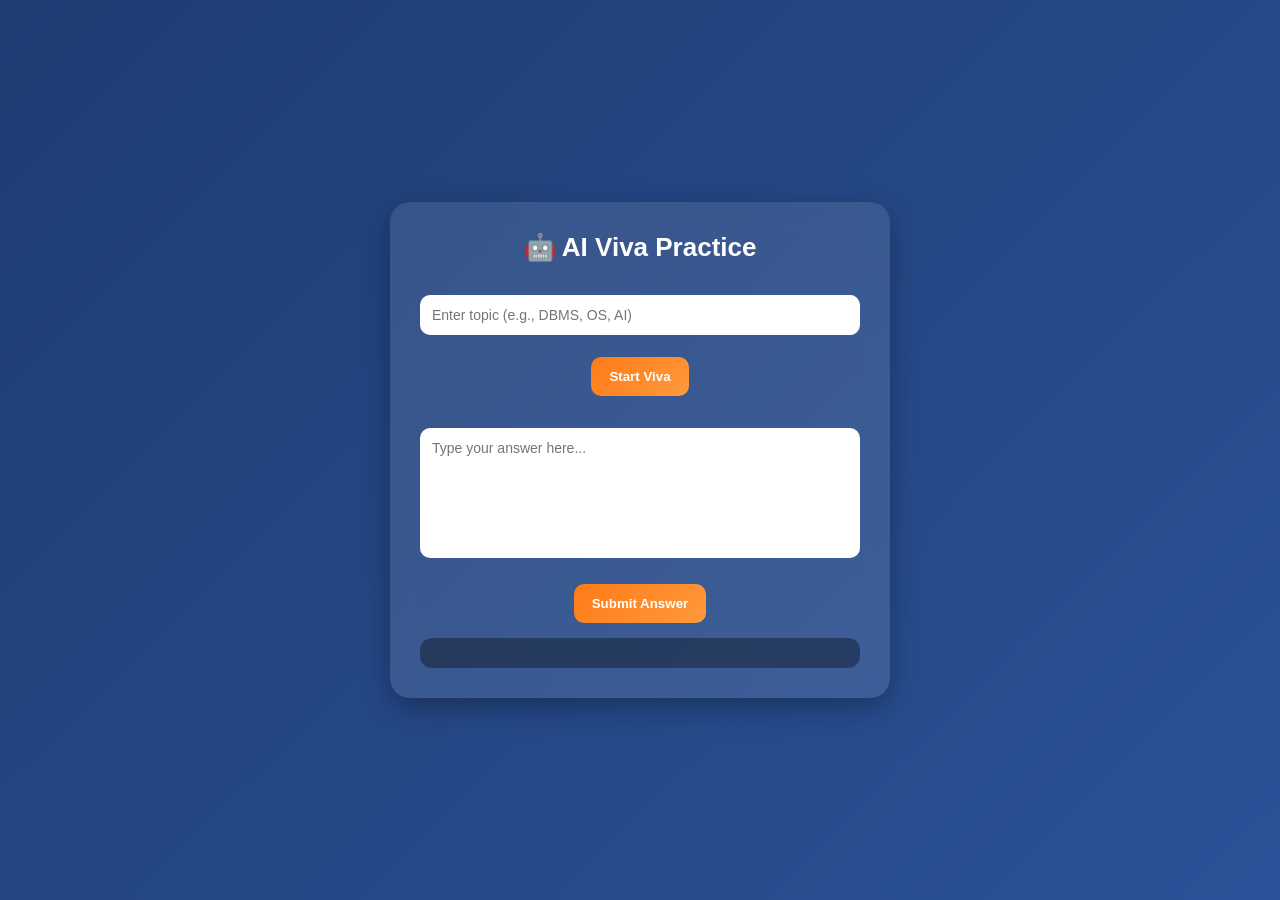
==== frontend/index.html @ aa1c8c88 "Initial commit - AI Viva Practice System" ====
<!DOCTYPE html>
<html lang="en">
<head>
    <meta charset="UTF-8">
    <meta name="viewport" content="width=device-width, initial-scale=1.0">
    <title>AI Viva Practice</title>

    <!-- CSS -->
    <link rel="stylesheet" href="style.css">
</head>
<body>

    <div class="container">
        <h1>🤖 AI Viva Practice</h1>

        <!-- Topic Input -->
        <input 
            type="text" 
            id="topic" 
            placeholder="Enter topic (e.g., DBMS, OS, AI)"
        >

        <button onclick="getQuestion()">Start Viva</button>

        <!-- Question -->
        <h3 id="question"></h3>

        <!-- Answer -->
        <textarea 
            id="answer" 
            placeholder="Type your answer here..."
        ></textarea>

        <button onclick="submitAnswer()">Submit Answer</button>

        <!-- Result -->
        <pre id="result"></pre>
    </div>

    <!-- JS (IMPORTANT: at bottom) -->
    <script src="script.js"></script>

</body>
</html>
---- frontend/style.css ----
/* Reset */
* {
    margin: 0;
    padding: 0;
    box-sizing: border-box;
    font-family: 'Segoe UI', sans-serif;
}

/* Body */
body {
    background: linear-gradient(135deg, #1e3c72, #2a5298);
    color: white;
    min-height: 100vh;
    display: flex;
    justify-content: center;
    align-items: center;
}

/* Container */
.container {
    background: rgba(255, 255, 255, 0.1);
    backdrop-filter: blur(12px);
    padding: 30px;
    border-radius: 20px;

    width: 95%;
    max-width: 500px; /* 🔥 increased width */

    text-align: center;
    box-shadow: 0 10px 30px rgba(0, 0, 0, 0.3);
}

/* Title */
h1 {
    margin-bottom: 20px;
    font-size: 26px;
}

/* Inputs */
input, textarea {
    width: 100%;
    padding: 12px;
    margin: 12px 0;
    border-radius: 10px;
    border: none;
    outline: none;
    font-size: 14px;
}

/* Textarea */
textarea {
    height: 130px;
    resize: none;
    overflow-y: auto;
}

/* Buttons */
button {
    background: linear-gradient(135deg, #ff7a18, #ff9a3c);
    border: none;
    padding: 12px 18px;
    border-radius: 10px;
    color: white;
    font-weight: bold;
    cursor: pointer;
    margin-top: 10px;
    transition: all 0.3s ease;
}

button:hover {
    transform: scale(1.05);
    box-shadow: 0 5px 15px rgba(255, 122, 24, 0.5);
}

/* 🔥 QUESTION FIX (KEY FIX) */
#question {
    margin: 20px 0;
    font-size: 16px;
    font-weight: bold;
    line-height: 1.5;

    text-align: left; /* 🔥 IMPORTANT */
    
    word-break: break-word;
    overflow-wrap: anywhere; /* 🔥 STRONG FIX */
}

/* 🔥 RESULT FIX (MAIN ISSUE) */
#result {
    margin-top: 15px;
    background: rgba(0,0,0,0.35);
    padding: 15px;
    border-radius: 12px;

    text-align: left; /* 🔥 IMPORTANT */

    white-space: pre-wrap;
    word-break: break-word;
    overflow-wrap: anywhere;

    max-height: 250px;
    overflow-y: auto;
}

/* Scrollbar */
#result::-webkit-scrollbar {
    width: 6px;
}

#result::-webkit-scrollbar-thumb {
    background: #aaa;
    border-radius: 10px;
}

/* Animation */
.container {
    animation: fadeIn 0.6s ease-in-out;
}

@keyframes fadeIn {
    from {
        opacity: 0;
        transform: translateY(20px);
    }
    to {
        opacity: 1;
        transform: translateY(0);
    }
}
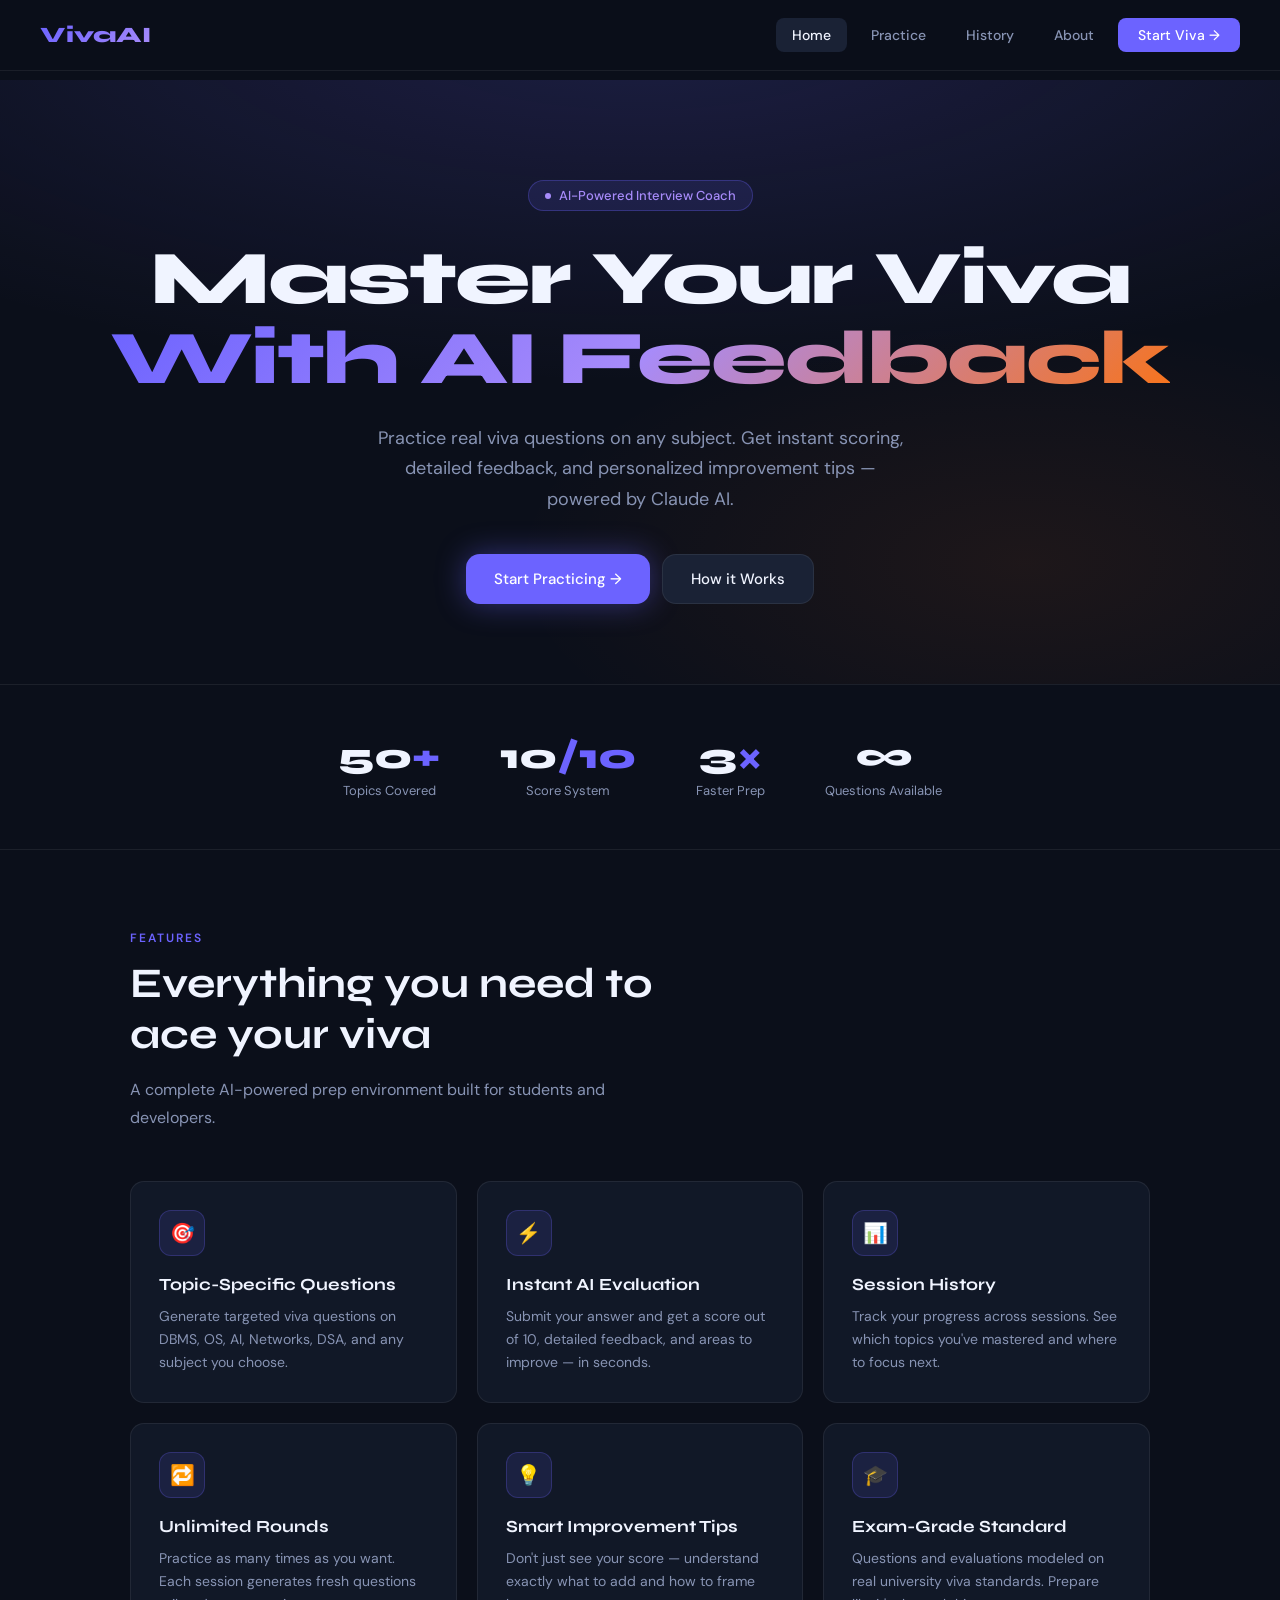
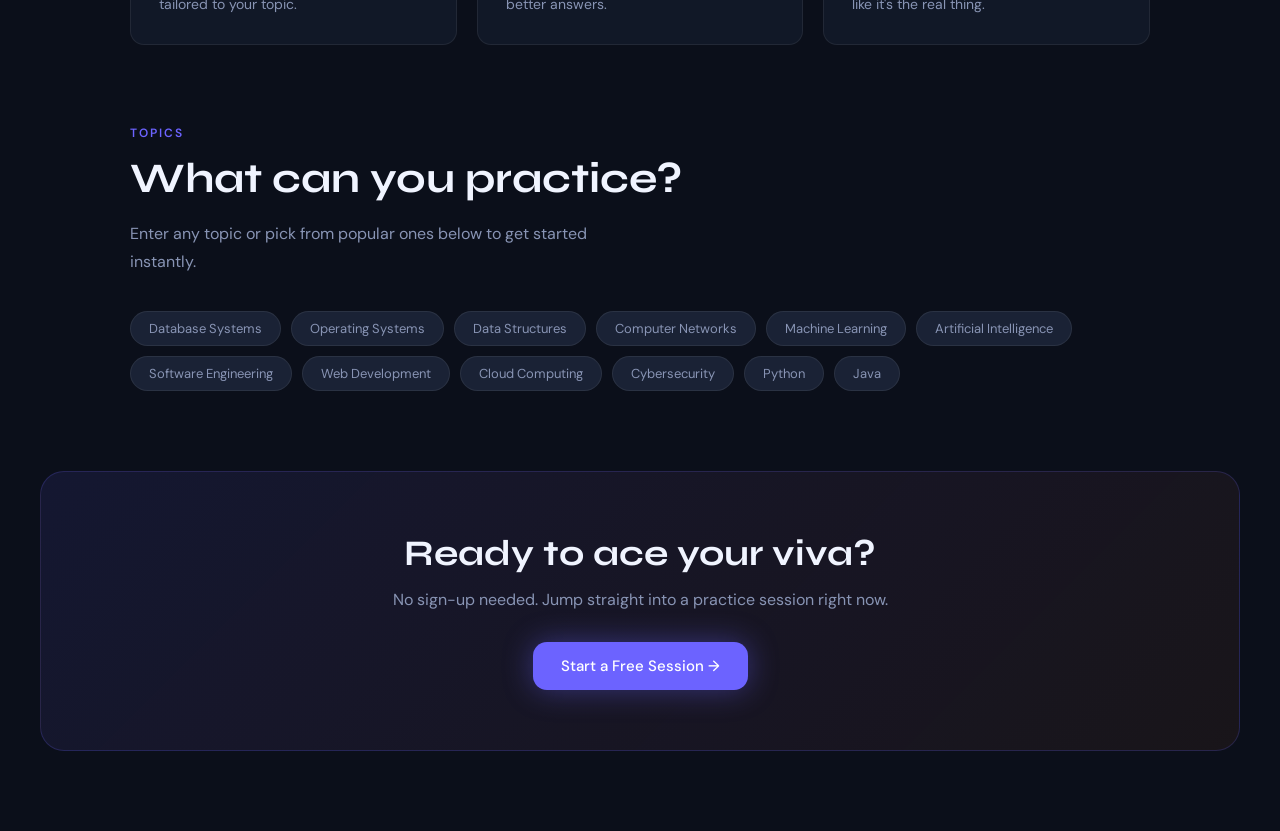
==== commit 350ec3e6: "re change proper final v2" ====
--- a/frontend/index.html
+++ b/frontend/index.html
@@ -1,44 +1,794 @@
 <!DOCTYPE html>
 <html lang="en">
 <head>
-    <meta charset="UTF-8">
-    <meta name="viewport" content="width=device-width, initial-scale=1.0">
-    <title>AI Viva Practice</title>
-
-    <!-- CSS -->
-    <link rel="stylesheet" href="style.css">
+  <meta charset="UTF-8">
+  <meta name="viewport" content="width=device-width, initial-scale=1.0">
+  <title>VivaAI — Ace Your Viva</title>
+  <link href="https://fonts.googleapis.com/css2?family=Syne:wght@400;600;700;800&family=DM+Sans:wght@300;400;500&display=swap" rel="stylesheet">
+  <style>
+    :root {
+      --bg: #0b0f1a;
+      --surface: #111827;
+      --surface2: #1a2235;
+      --border: rgba(255,255,255,0.07);
+      --accent: #6c63ff;
+      --accent2: #f97316;
+      --accent-glow: rgba(108,99,255,0.25);
+      --text: #f0f4ff;
+      --muted: #8894b4;
+      --success: #22c55e;
+      --warning: #f59e0b;
+      --danger: #ef4444;
+      --radius: 14px;
+      --radius-sm: 8px;
+    }
+
+    * { margin: 0; padding: 0; box-sizing: border-box; }
+
+    body {
+      background: var(--bg);
+      color: var(--text);
+      font-family: 'DM Sans', sans-serif;
+      min-height: 100vh;
+      overflow-x: hidden;
+    }
+
+    /* ─── NAV ─── */
+    nav {
+      position: fixed; top: 0; left: 0; right: 0; z-index: 999;
+      display: flex; align-items: center; justify-content: space-between;
+      padding: 18px 40px;
+      background: rgba(11,15,26,0.85);
+      backdrop-filter: blur(16px);
+      border-bottom: 1px solid var(--border);
+    }
+
+    .nav-logo {
+      font-family: 'Syne', sans-serif;
+      font-size: 22px; font-weight: 800;
+      background: linear-gradient(135deg, #6c63ff, #a78bfa);
+      -webkit-background-clip: text; background-clip: text; -webkit-text-fill-color: transparent;
+      cursor: pointer;
+    }
+
+    .nav-links { display: flex; gap: 8px; }
+    .nav-links button {
+      background: none; border: none; color: var(--muted);
+      font-family: 'DM Sans', sans-serif; font-size: 14px; font-weight: 500;
+      cursor: pointer; padding: 8px 16px; border-radius: var(--radius-sm);
+      transition: all 0.2s;
+    }
+    .nav-links button:hover, .nav-links button.active {
+      color: var(--text); background: var(--surface2);
+    }
+    .nav-cta {
+      background: var(--accent) !important; color: white !important;
+      padding: 8px 20px !important;
+    }
+    .nav-cta:hover { background: #5a52e0 !important; transform: translateY(-1px); }
+
+    /* ─── PAGES ─── */
+    .page { display: none; padding-top: 80px; min-height: 100vh; animation: fadeUp 0.4s ease; }
+    .page.active { display: block; }
+
+    @keyframes fadeUp {
+      from { opacity: 0; transform: translateY(16px); }
+      to { opacity: 1; transform: translateY(0); }
+    }
+
+    /* ─── HOME PAGE ─── */
+    .hero {
+      position: relative;
+      display: flex; flex-direction: column; align-items: center;
+      justify-content: center; text-align: center;
+      padding: 100px 24px 80px;
+      overflow: hidden;
+    }
+
+    .hero-bg {
+      position: absolute; inset: 0; z-index: 0;
+      background: radial-gradient(ellipse 80% 60% at 50% -10%, rgba(108,99,255,0.18), transparent),
+                  radial-gradient(ellipse 40% 40% at 80% 80%, rgba(249,115,22,0.08), transparent);
+    }
+
+    .hero-badge {
+      display: inline-flex; align-items: center; gap: 8px;
+      background: rgba(108,99,255,0.12); border: 1px solid rgba(108,99,255,0.3);
+      color: #a78bfa; font-size: 13px; font-weight: 500;
+      padding: 6px 16px; border-radius: 999px; margin-bottom: 28px; position: relative; z-index: 1;
+    }
+
+    .hero-badge span {
+      width: 6px; height: 6px; border-radius: 50%; background: #a78bfa;
+      animation: pulse 2s infinite;
+    }
+
+    @keyframes pulse {
+      0%, 100% { opacity: 1; transform: scale(1); }
+      50% { opacity: 0.5; transform: scale(0.8); }
+    }
+
+    .hero h1 {
+      font-family: 'Syne', sans-serif; font-size: clamp(42px, 7vw, 76px);
+      font-weight: 800; line-height: 1.05; letter-spacing: -2px;
+      position: relative; z-index: 1; margin-bottom: 24px;
+    }
+
+    .hero h1 .gradient-text {
+      background: linear-gradient(135deg, #6c63ff 0%, #a78bfa 50%, #f97316 100%);
+      -webkit-background-clip: text; background-clip: text; -webkit-text-fill-color: transparent;
+    }
+
+    .hero p {
+      font-size: 18px; color: var(--muted); max-width: 540px; line-height: 1.7;
+      position: relative; z-index: 1; margin-bottom: 40px;
+    }
+
+    .hero-actions { display: flex; gap: 12px; flex-wrap: wrap; justify-content: center; position: relative; z-index: 1; }
+
+    .btn-primary {
+      background: var(--accent); color: white;
+      padding: 14px 28px; border: none; border-radius: var(--radius);
+      font-family: 'DM Sans', sans-serif; font-size: 15px; font-weight: 500;
+      cursor: pointer; transition: all 0.25s;
+      box-shadow: 0 0 30px rgba(108,99,255,0.4);
+    }
+    .btn-primary:hover { background: #5a52e0; transform: translateY(-2px); box-shadow: 0 8px 40px rgba(108,99,255,0.5); }
+
+    .btn-secondary {
+      background: var(--surface2); color: var(--text);
+      padding: 14px 28px; border: 1px solid var(--border); border-radius: var(--radius);
+      font-family: 'DM Sans', sans-serif; font-size: 15px; font-weight: 500;
+      cursor: pointer; transition: all 0.25s;
+    }
+    .btn-secondary:hover { background: var(--surface); border-color: rgba(255,255,255,0.15); transform: translateY(-2px); }
+
+    /* stats row */
+    .stats-row {
+      display: flex; justify-content: center; gap: 60px;
+      padding: 50px 24px; border-top: 1px solid var(--border); border-bottom: 1px solid var(--border);
+      flex-wrap: wrap;
+    }
+    .stat { text-align: center; }
+    .stat-num { font-family: 'Syne', sans-serif; font-size: 36px; font-weight: 800; color: var(--text); }
+    .stat-num span { color: var(--accent); }
+    .stat-label { font-size: 13px; color: var(--muted); margin-top: 4px; }
+
+    /* features grid */
+    .section { padding: 80px 40px; max-width: 1100px; margin: 0 auto; }
+    .section-label { font-size: 12px; font-weight: 600; letter-spacing: 2px; text-transform: uppercase; color: var(--accent); margin-bottom: 12px; }
+    .section-title { font-family: 'Syne', sans-serif; font-size: clamp(28px, 4vw, 42px); font-weight: 700; margin-bottom: 16px; }
+    .section-sub { color: var(--muted); font-size: 16px; max-width: 500px; line-height: 1.7; }
+
+    .features-grid {
+      display: grid; grid-template-columns: repeat(auto-fit, minmax(280px, 1fr));
+      gap: 20px; margin-top: 50px;
+    }
+
+    .feature-card {
+      background: var(--surface); border: 1px solid var(--border);
+      border-radius: var(--radius); padding: 28px;
+      transition: all 0.3s; position: relative; overflow: hidden;
+    }
+    .feature-card::before {
+      content: ''; position: absolute; inset: 0;
+      background: var(--accent-glow); opacity: 0; transition: opacity 0.3s;
+    }
+    .feature-card:hover { border-color: rgba(108,99,255,0.35); transform: translateY(-4px); }
+    .feature-card:hover::before { opacity: 1; }
+
+    .feature-icon {
+      width: 46px; height: 46px; border-radius: 12px;
+      background: rgba(108,99,255,0.12); border: 1px solid rgba(108,99,255,0.25);
+      display: flex; align-items: center; justify-content: center;
+      font-size: 20px; margin-bottom: 18px;
+    }
+    .feature-card h3 { font-family: 'Syne', sans-serif; font-size: 17px; font-weight: 700; margin-bottom: 10px; }
+    .feature-card p { font-size: 14px; color: var(--muted); line-height: 1.65; }
+
+    /* topics showcase */
+    .topics-strip {
+      display: flex; flex-wrap: wrap; gap: 10px; margin-top: 36px;
+    }
+    .topic-pill {
+      padding: 8px 18px; border-radius: 999px;
+      background: var(--surface2); border: 1px solid var(--border);
+      font-size: 13px; color: var(--muted); cursor: pointer; transition: all 0.2s;
+    }
+    .topic-pill:hover {
+      background: rgba(108,99,255,0.15); border-color: rgba(108,99,255,0.4); color: var(--text);
+    }
+
+    /* CTA section */
+    .cta-section {
+      margin: 0 40px 80px; padding: 60px;
+      background: linear-gradient(135deg, rgba(108,99,255,0.1), rgba(249,115,22,0.06));
+      border: 1px solid rgba(108,99,255,0.2); border-radius: 24px; text-align: center;
+    }
+    .cta-section h2 { font-family: 'Syne', sans-serif; font-size: 36px; font-weight: 700; margin-bottom: 14px; }
+    .cta-section p { color: var(--muted); font-size: 16px; margin-bottom: 32px; }
+
+    /* ─── PRACTICE PAGE ─── */
+    .practice-wrap {
+      max-width: 760px; margin: 0 auto; padding: 50px 24px;
+    }
+
+    .practice-header { margin-bottom: 40px; }
+    .practice-header h2 { font-family: 'Syne', sans-serif; font-size: 32px; font-weight: 800; margin-bottom: 8px; }
+    .practice-header p { color: var(--muted); font-size: 15px; }
+
+    /* topic selector */
+    .topic-selector {
+      background: var(--surface); border: 1px solid var(--border);
+      border-radius: var(--radius); padding: 28px; margin-bottom: 24px;
+    }
+    .topic-selector label {
+      font-size: 12px; font-weight: 600; text-transform: uppercase; letter-spacing: 1.5px;
+      color: var(--muted); display: block; margin-bottom: 14px;
+    }
+
+    .topic-input-row { display: flex; gap: 12px; }
+
+    .topic-input-row input {
+      flex: 1; background: var(--bg); border: 1px solid var(--border);
+      border-radius: var(--radius-sm); padding: 13px 16px; color: var(--text);
+      font-family: 'DM Sans', sans-serif; font-size: 15px; outline: none;
+      transition: border 0.2s;
+    }
+    .topic-input-row input:focus { border-color: rgba(108,99,255,0.5); box-shadow: 0 0 0 3px rgba(108,99,255,0.1); }
+    .topic-input-row input::placeholder { color: var(--muted); }
+
+    .quick-topics { display: flex; flex-wrap: wrap; gap: 8px; margin-top: 16px; }
+    .quick-chip {
+      padding: 5px 14px; border-radius: 999px; font-size: 12px;
+      background: var(--surface2); border: 1px solid var(--border);
+      color: var(--muted); cursor: pointer; transition: all 0.2s;
+    }
+    .quick-chip:hover { background: rgba(108,99,255,0.15); border-color: rgba(108,99,255,0.4); color: var(--text); }
+
+    /* question card */
+    .question-card {
+      background: var(--surface); border: 1px solid var(--border);
+      border-radius: var(--radius); padding: 28px; margin-bottom: 24px;
+      min-height: 90px; position: relative;
+    }
+    .question-card .card-label {
+      font-size: 11px; font-weight: 600; text-transform: uppercase; letter-spacing: 1.5px;
+      color: var(--accent); margin-bottom: 14px;
+    }
+    .question-card .q-text {
+      font-size: 17px; line-height: 1.65; color: var(--text); font-weight: 400;
+    }
+    .q-placeholder { color: var(--muted); font-style: italic; font-size: 15px; }
+
+    .thinking-dots span {
+      display: inline-block; width: 7px; height: 7px; border-radius: 50%;
+      background: var(--accent); margin: 0 3px;
+      animation: blink 1.2s infinite;
+    }
+    .thinking-dots span:nth-child(2) { animation-delay: 0.2s; }
+    .thinking-dots span:nth-child(3) { animation-delay: 0.4s; }
+
+    @keyframes blink {
+      0%, 100% { opacity: 0.2; transform: scale(0.8); }
+      50% { opacity: 1; transform: scale(1); }
+    }
+
+    /* answer area */
+    .answer-card {
+      background: var(--surface); border: 1px solid var(--border);
+      border-radius: var(--radius); padding: 28px; margin-bottom: 24px;
+    }
+    .answer-card label {
+      font-size: 11px; font-weight: 600; text-transform: uppercase; letter-spacing: 1.5px;
+      color: var(--muted); display: block; margin-bottom: 14px;
+    }
+    .answer-card textarea {
+      width: 100%; background: var(--bg); border: 1px solid var(--border);
+      border-radius: var(--radius-sm); padding: 14px 16px; color: var(--text);
+      font-family: 'DM Sans', sans-serif; font-size: 15px; line-height: 1.6;
+      resize: none; height: 160px; outline: none; transition: border 0.2s;
+    }
+    .answer-card textarea:focus { border-color: rgba(108,99,255,0.5); box-shadow: 0 0 0 3px rgba(108,99,255,0.1); }
+    .answer-card textarea::placeholder { color: var(--muted); }
+
+    .answer-actions { display: flex; justify-content: space-between; align-items: center; margin-top: 16px; }
+    .char-count { font-size: 12px; color: var(--muted); }
+
+    /* result card */
+    .result-card {
+      background: var(--surface); border: 1px solid var(--border);
+      border-radius: var(--radius); padding: 28px; margin-bottom: 24px;
+      display: none;
+    }
+    .result-card.visible { display: block; animation: fadeUp 0.4s ease; }
+
+    .score-row { display: flex; align-items: center; gap: 20px; margin-bottom: 24px; }
+
+    .score-circle {
+      width: 80px; height: 80px; border-radius: 50%;
+      display: flex; flex-direction: column; align-items: center; justify-content: center;
+      border: 3px solid var(--accent); flex-shrink: 0;
+      background: rgba(108,99,255,0.08);
+    }
+    .score-circle .score-num { font-family: 'Syne', sans-serif; font-size: 26px; font-weight: 800; color: var(--accent); }
+    .score-circle .score-denom { font-size: 11px; color: var(--muted); margin-top: -2px; }
+
+    .score-meta h4 { font-family: 'Syne', sans-serif; font-size: 18px; font-weight: 700; margin-bottom: 4px; }
+    .score-meta p { font-size: 13px; color: var(--muted); }
+
+    .result-section { margin-bottom: 20px; }
+    .result-section h5 {
+      font-size: 11px; font-weight: 600; text-transform: uppercase; letter-spacing: 1.5px;
+      color: var(--muted); margin-bottom: 10px;
+    }
+    .result-section p { font-size: 14px; line-height: 1.7; color: var(--text); }
+
+    .improvement-list { list-style: none; }
+    .improvement-list li {
+      display: flex; align-items: flex-start; gap: 10px;
+      font-size: 14px; line-height: 1.6; color: var(--text); padding: 8px 0;
+      border-bottom: 1px solid var(--border);
+    }
+    .improvement-list li:last-child { border-bottom: none; }
+    .improvement-list li::before { content: '→'; color: var(--accent2); flex-shrink: 0; font-weight: 600; }
+
+    /* ─── ABOUT PAGE ─── */
+    .about-wrap { max-width: 800px; margin: 0 auto; padding: 60px 24px; }
+    .about-wrap h2 { font-family: 'Syne', sans-serif; font-size: 38px; font-weight: 800; margin-bottom: 16px; }
+    .about-wrap .lead { font-size: 18px; color: var(--muted); line-height: 1.7; margin-bottom: 50px; }
+
+    .team-grid { display: grid; grid-template-columns: repeat(auto-fit, minmax(200px, 1fr)); gap: 20px; margin-top: 40px; }
+    .team-card {
+      background: var(--surface); border: 1px solid var(--border); border-radius: var(--radius); padding: 24px; text-align: center;
+    }
+    .team-avatar {
+      width: 64px; height: 64px; border-radius: 50%; margin: 0 auto 14px;
+      display: flex; align-items: center; justify-content: center;
+      font-family: 'Syne', sans-serif; font-size: 22px; font-weight: 700;
+      background: rgba(108,99,255,0.15); color: var(--accent);
+    }
+    .team-card h4 { font-weight: 600; font-size: 15px; margin-bottom: 4px; }
+    .team-card p { font-size: 13px; color: var(--muted); }
+
+    .tech-list {
+      display: grid; grid-template-columns: repeat(auto-fit, minmax(160px, 1fr));
+      gap: 12px; margin-top: 24px;
+    }
+    .tech-item {
+      background: var(--surface); border: 1px solid var(--border);
+      border-radius: var(--radius-sm); padding: 16px;
+    }
+    .tech-item .tname { font-weight: 600; font-size: 14px; margin-bottom: 4px; }
+    .tech-item .tdesc { font-size: 12px; color: var(--muted); }
+
+    /* ─── HISTORY PAGE ─── */
+    .history-wrap { max-width: 760px; margin: 0 auto; padding: 50px 24px; }
+    .history-wrap h2 { font-family: 'Syne', sans-serif; font-size: 32px; font-weight: 800; margin-bottom: 8px; }
+    .history-wrap .sub { color: var(--muted); font-size: 15px; margin-bottom: 36px; }
+
+    .session-card {
+      background: var(--surface); border: 1px solid var(--border);
+      border-radius: var(--radius); padding: 22px; margin-bottom: 16px;
+      transition: all 0.2s; cursor: pointer;
+    }
+    .session-card:hover { border-color: rgba(108,99,255,0.3); }
+    .session-top { display: flex; align-items: center; justify-content: space-between; margin-bottom: 10px; }
+    .session-topic { font-family: 'Syne', sans-serif; font-weight: 700; font-size: 16px; }
+    .session-score-badge {
+      font-size: 13px; font-weight: 600; padding: 4px 12px; border-radius: 999px;
+    }
+    .badge-high { background: rgba(34,197,94,0.12); color: var(--success); }
+    .badge-mid { background: rgba(245,158,11,0.12); color: var(--warning); }
+    .badge-low { background: rgba(239,68,68,0.12); color: var(--danger); }
+    .session-q { font-size: 13px; color: var(--muted); margin-bottom: 8px; line-height: 1.5; }
+    .session-date { font-size: 12px; color: var(--muted); }
+
+    .empty-state {
+      text-align: center; padding: 80px 20px; color: var(--muted);
+    }
+    .empty-state .empty-icon { font-size: 48px; margin-bottom: 16px; }
+    .empty-state p { font-size: 15px; }
+
+    /* ─── TOAST ─── */
+    .toast {
+      position: fixed; bottom: 28px; right: 28px; z-index: 9999;
+      background: var(--surface); border: 1px solid var(--border);
+      border-radius: var(--radius-sm); padding: 14px 20px;
+      font-size: 14px; box-shadow: 0 8px 30px rgba(0,0,0,0.4);
+      transform: translateY(20px); opacity: 0; transition: all 0.3s;
+      display: flex; align-items: center; gap: 10px;
+    }
+    .toast.show { transform: translateY(0); opacity: 1; }
+    .toast .toast-dot { width: 8px; height: 8px; border-radius: 50%; background: var(--success); flex-shrink: 0; }
+    .toast .toast-dot.error { background: var(--danger); }
+
+    /* scrollbar */
+    ::-webkit-scrollbar { width: 6px; }
+    ::-webkit-scrollbar-track { background: transparent; }
+    ::-webkit-scrollbar-thumb { background: rgba(255,255,255,0.1); border-radius: 99px; }
+
+    @media (max-width: 600px) {
+      nav { padding: 14px 20px; }
+      .nav-links button { padding: 6px 10px; font-size: 13px; }
+      .stats-row { gap: 30px; }
+      .cta-section { margin: 0 16px 60px; padding: 40px 24px; }
+      .section { padding: 60px 20px; }
+    }
+  </style>
 </head>
 <body>
 
-    <div class="container">
-        <h1>🤖 AI Viva Practice</h1>
-
-        <!-- Topic Input -->
-        <input 
-            type="text" 
-            id="topic" 
-            placeholder="Enter topic (e.g., DBMS, OS, AI)"
-        >
-
-        <button onclick="getQuestion()">Start Viva</button>
-
-        <!-- Question -->
-        <h3 id="question"></h3>
-
-        <!-- Answer -->
-        <textarea 
-            id="answer" 
-            placeholder="Type your answer here..."
-        ></textarea>
-
-        <button onclick="submitAnswer()">Submit Answer</button>
-
-        <!-- Result -->
-        <pre id="result"></pre>
-    </div>
-
-    <!-- JS (IMPORTANT: at bottom) -->
-    <script src="script.js"></script>
-
+<!-- ─── NAV ─── -->
+<nav>
+  <div class="nav-logo" onclick="showPage('home')">VivaAI</div>
+  <div class="nav-links">
+    <button onclick="showPage('home')" id="nav-home" class="active">Home</button>
+    <button onclick="showPage('practice')" id="nav-practice">Practice</button>
+    <button onclick="showPage('history')" id="nav-history">History</button>
+    <button onclick="showPage('about')" id="nav-about">About</button>
+    <button class="nav-cta" onclick="showPage('practice')">Start Viva →</button>
+  </div>
+</nav>
+
+<!-- ─── HOME PAGE ─── -->
+<div class="page active" id="page-home">
+  <div class="hero">
+    <div class="hero-bg"></div>
+    <div class="hero-badge"><span></span> AI-Powered Interview Coach</div>
+    <h1>Master Your Viva<br><span class="gradient-text">With AI Feedback</span></h1>
+    <p>Practice real viva questions on any subject. Get instant scoring, detailed feedback, and personalized improvement tips — powered by Claude AI.</p>
+    <div class="hero-actions">
+      <button class="btn-primary" onclick="showPage('practice')">Start Practicing →</button>
+      <button class="btn-secondary" onclick="showPage('about')">How it Works</button>
+    </div>
+  </div>
+
+  <div class="stats-row">
+    <div class="stat"><div class="stat-num">50<span>+</span></div><div class="stat-label">Topics Covered</div></div>
+    <div class="stat"><div class="stat-num">10<span>/10</span></div><div class="stat-label">Score System</div></div>
+    <div class="stat"><div class="stat-num">3<span>×</span></div><div class="stat-label">Faster Prep</div></div>
+    <div class="stat"><div class="stat-num">∞</div><div class="stat-label">Questions Available</div></div>
+  </div>
+
+  <div class="section">
+    <div class="section-label">Features</div>
+    <div class="section-title">Everything you need to<br>ace your viva</div>
+    <p class="section-sub">A complete AI-powered prep environment built for students and developers.</p>
+
+    <div class="features-grid">
+      <div class="feature-card">
+        <div class="feature-icon">🎯</div>
+        <h3>Topic-Specific Questions</h3>
+        <p>Generate targeted viva questions on DBMS, OS, AI, Networks, DSA, and any subject you choose.</p>
+      </div>
+      <div class="feature-card">
+        <div class="feature-icon">⚡</div>
+        <h3>Instant AI Evaluation</h3>
+        <p>Submit your answer and get a score out of 10, detailed feedback, and areas to improve — in seconds.</p>
+      </div>
+      <div class="feature-card">
+        <div class="feature-icon">📊</div>
+        <h3>Session History</h3>
+        <p>Track your progress across sessions. See which topics you've mastered and where to focus next.</p>
+      </div>
+      <div class="feature-card">
+        <div class="feature-icon">🔁</div>
+        <h3>Unlimited Rounds</h3>
+        <p>Practice as many times as you want. Each session generates fresh questions tailored to your topic.</p>
+      </div>
+      <div class="feature-card">
+        <div class="feature-icon">💡</div>
+        <h3>Smart Improvement Tips</h3>
+        <p>Don't just see your score — understand exactly what to add and how to frame better answers.</p>
+      </div>
+      <div class="feature-card">
+        <div class="feature-icon">🎓</div>
+        <h3>Exam-Grade Standard</h3>
+        <p>Questions and evaluations modeled on real university viva standards. Prepare like it's the real thing.</p>
+      </div>
+    </div>
+  </div>
+
+  <div class="section" style="padding-top: 0;">
+    <div class="section-label">Topics</div>
+    <div class="section-title">What can you practice?</div>
+    <p class="section-sub">Enter any topic or pick from popular ones below to get started instantly.</p>
+    <div class="topics-strip">
+      <div class="topic-pill" onclick="quickStart('DBMS')">Database Systems</div>
+      <div class="topic-pill" onclick="quickStart('Operating Systems')">Operating Systems</div>
+      <div class="topic-pill" onclick="quickStart('Data Structures')">Data Structures</div>
+      <div class="topic-pill" onclick="quickStart('Computer Networks')">Computer Networks</div>
+      <div class="topic-pill" onclick="quickStart('Machine Learning')">Machine Learning</div>
+      <div class="topic-pill" onclick="quickStart('Artificial Intelligence')">Artificial Intelligence</div>
+      <div class="topic-pill" onclick="quickStart('Software Engineering')">Software Engineering</div>
+      <div class="topic-pill" onclick="quickStart('Web Development')">Web Development</div>
+      <div class="topic-pill" onclick="quickStart('Cloud Computing')">Cloud Computing</div>
+      <div class="topic-pill" onclick="quickStart('Cybersecurity')">Cybersecurity</div>
+      <div class="topic-pill" onclick="quickStart('Python')">Python</div>
+      <div class="topic-pill" onclick="quickStart('Java')">Java</div>
+    </div>
+  </div>
+
+  <div class="cta-section">
+    <h2>Ready to ace your viva?</h2>
+    <p>No sign-up needed. Jump straight into a practice session right now.</p>
+    <button class="btn-primary" onclick="showPage('practice')">Start a Free Session →</button>
+  </div>
+</div>
+
+<!-- ─── PRACTICE PAGE ─── -->
+<div class="page" id="page-practice">
+  <div class="practice-wrap">
+    <div class="practice-header">
+      <h2>Practice Session</h2>
+      <p>Choose a topic, get a question, and submit your answer for AI evaluation.</p>
+    </div>
+
+    <!-- Topic -->
+    <div class="topic-selector">
+      <label>Select Topic</label>
+      <div class="topic-input-row">
+        <input type="text" id="topic" placeholder="e.g., DBMS, Machine Learning, OS...">
+        <button class="btn-primary" onclick="getQuestion()" id="startBtn">Get Question →</button>
+      </div>
+      <div class="quick-topics">
+        <div class="quick-chip" onclick="setTopic('DBMS')">DBMS</div>
+        <div class="quick-chip" onclick="setTopic('Operating Systems')">OS</div>
+        <div class="quick-chip" onclick="setTopic('Data Structures')">DSA</div>
+        <div class="quick-chip" onclick="setTopic('Networks')">Networks</div>
+        <div class="quick-chip" onclick="setTopic('Machine Learning')">ML</div>
+        <div class="quick-chip" onclick="setTopic('AI')">AI</div>
+        <div class="quick-chip" onclick="setTopic('Python')">Python</div>
+        <div class="quick-chip" onclick="setTopic('Java')">Java</div>
+      </div>
+    </div>
+
+    <!-- Question -->
+    <div class="question-card">
+      <div class="card-label">Question</div>
+      <div class="q-text" id="question">
+        <span class="q-placeholder">Your question will appear here after you click "Get Question".</span>
+      </div>
+    </div>
+
+    <!-- Answer -->
+    <div class="answer-card">
+      <label>Your Answer</label>
+      <textarea id="answer" placeholder="Type your answer here. Be as detailed as possible — explain concepts, give examples, mention edge cases..."></textarea>
+      <div class="answer-actions">
+        <span class="char-count" id="charCount">0 characters</span>
+        <button class="btn-primary" onclick="submitAnswer()" id="submitBtn">Submit for Evaluation →</button>
+      </div>
+    </div>
+
+    <!-- Result -->
+    <div class="result-card" id="result-card">
+      <div class="score-row">
+        <div class="score-circle">
+          <div class="score-num" id="scoreNum">—</div>
+          <div class="score-denom">/ 10</div>
+        </div>
+        <div class="score-meta">
+          <h4 id="scoreLabel">—</h4>
+          <p id="scoreDesc">—</p>
+        </div>
+      </div>
+      <div class="result-section">
+        <h5>Feedback</h5>
+        <p id="feedbackText">—</p>
+      </div>
+      <div class="result-section">
+        <h5>Improvements</h5>
+        <ul class="improvement-list" id="improvList"></ul>
+      </div>
+      <button class="btn-secondary" style="margin-top: 8px;" onclick="getQuestion()">Try Next Question →</button>
+    </div>
+  </div>
+</div>
+
+<!-- ─── HISTORY PAGE ─── -->
+<div class="page" id="page-history">
+  <div class="history-wrap">
+    <h2>Session History</h2>
+    <p class="sub">Your past viva sessions and scores.</p>
+    <div id="historyList"></div>
+  </div>
+</div>
+
+<!-- ─── ABOUT PAGE ─── -->
+<div class="page" id="page-about">
+  <div class="about-wrap">
+    <h2>About VivaAI</h2>
+    <p class="lead">VivaAI is an AI-powered viva preparation tool that helps students practice oral examination questions and receive detailed, structured feedback — anytime, anywhere.</p>
+
+    <div class="section-label">How It Works</div>
+    <div style="margin-top: 16px; display: flex; flex-direction: column; gap: 16px;">
+      <div class="feature-card" style="display: flex; gap: 18px; align-items: flex-start;">
+        <div style="width: 34px; height: 34px; border-radius: 8px; background: rgba(108,99,255,0.15); display: flex; align-items: center; justify-content: center; font-family: Syne, sans-serif; font-weight: 800; color: var(--accent); flex-shrink: 0;">1</div>
+        <div><h3 style="margin-bottom: 6px;">Enter Your Topic</h3><p>Type in any subject you want to practice — from core CS subjects like DBMS and OS to specialized domains like ML or Cybersecurity.</p></div>
+      </div>
+      <div class="feature-card" style="display: flex; gap: 18px; align-items: flex-start;">
+        <div style="width: 34px; height: 34px; border-radius: 8px; background: rgba(108,99,255,0.15); display: flex; align-items: center; justify-content: center; font-family: Syne, sans-serif; font-weight: 800; color: var(--accent); flex-shrink: 0;">2</div>
+        <div><h3 style="margin-bottom: 6px;">Get an AI-Generated Question</h3><p>The AI generates a realistic viva-style question on your topic, simulating the kind of question an examiner would ask.</p></div>
+      </div>
+      <div class="feature-card" style="display: flex; gap: 18px; align-items: flex-start;">
+        <div style="width: 34px; height: 34px; border-radius: 8px; background: rgba(108,99,255,0.15); display: flex; align-items: center; justify-content: center; font-family: Syne, sans-serif; font-weight: 800; color: var(--accent); flex-shrink: 0;">3</div>
+        <div><h3 style="margin-bottom: 6px;">Write Your Answer</h3><p>Type your answer in the text area. Try to be thorough — mention key concepts, examples, and edge cases just like in a real exam.</p></div>
+      </div>
+      <div class="feature-card" style="display: flex; gap: 18px; align-items: flex-start;">
+        <div style="width: 34px; height: 34px; border-radius: 8px; background: rgba(108,99,255,0.15); display: flex; align-items: center; justify-content: center; font-family: Syne, sans-serif; font-weight: 800; color: var(--accent); flex-shrink: 0;">4</div>
+        <div><h3 style="margin-bottom: 6px;">Receive Detailed Evaluation</h3><p>Get a score out of 10, structured feedback on what you got right, and specific improvement suggestions to build on next time.</p></div>
+      </div>
+    </div>
+
+    <div style="margin-top: 50px;">
+      <div class="section-label">Tech Stack</div>
+      <div class="tech-list" style="margin-top: 16px;">
+        <div class="tech-item"><div class="tname">HTML / CSS / JS</div><div class="tdesc">Frontend UI</div></div>
+        <div class="tech-item"><div class="tname">FastAPI</div><div class="tdesc">Python Backend</div></div>
+        <div class="tech-item"><div class="tname">Claude API</div><div class="tdesc">AI Engine</div></div>
+        <div class="tech-item"><div class="tname">LocalStorage</div><div class="tdesc">Session History</div></div>
+      </div>
+    </div>
+
+    <div style="margin-top: 50px; text-align: center; color: var(--muted); font-size: 14px;">
+      Built with ❤️ for students who want to be exam-ready. &nbsp;·&nbsp; Powered by Claude AI
+    </div>
+  </div>
+</div>
+
+<!-- ─── TOAST ─── -->
+<div class="toast" id="toast">
+  <span class="toast-dot" id="toastDot"></span>
+  <span id="toastMsg"></span>
+</div>
+
+<script>
+  // ─── State ───
+  let currentQuestion = '';
+  let sessionHistory = JSON.parse(localStorage.getItem('vivaHistory') || '[]');
+
+  // ─── Navigation ───
+  function showPage(id) {
+    document.querySelectorAll('.page').forEach(p => p.classList.remove('active'));
+    document.querySelectorAll('.nav-links button:not(.nav-cta)').forEach(b => b.classList.remove('active'));
+    document.getElementById('page-' + id).classList.add('active');
+    const navBtn = document.getElementById('nav-' + id);
+    if (navBtn) navBtn.classList.add('active');
+    window.scrollTo({ top: 0, behavior: 'smooth' });
+    if (id === 'history') renderHistory();
+  }
+
+  // ─── Toast ───
+  function showToast(msg, isError = false) {
+    const t = document.getElementById('toast');
+    const dot = document.getElementById('toastDot');
+    document.getElementById('toastMsg').textContent = msg;
+    dot.className = 'toast-dot' + (isError ? ' error' : '');
+    t.classList.add('show');
+    setTimeout(() => t.classList.remove('show'), 3000);
+  }
+
+  // ─── Quick Start from Home ───
+  function quickStart(topic) {
+    document.getElementById('topic').value = topic;
+    showPage('practice');
+    setTimeout(() => getQuestion(), 300);
+  }
+
+  function setTopic(topic) {
+    document.getElementById('topic').value = topic;
+  }
+
+  // ─── Character count ───
+  document.getElementById('answer').addEventListener('input', function() {
+    document.getElementById('charCount').textContent = this.value.length + ' characters';
+  });
+
+  // ─── Get Question ───
+  async function getQuestion() {
+    const topic = document.getElementById('topic').value.trim();
+    if (!topic) { showToast('Please enter a topic first', true); return; }
+
+    currentQuestion = '';
+    document.getElementById('result-card').classList.remove('visible');
+    document.getElementById('answer').value = '';
+    document.getElementById('charCount').textContent = '0 characters';
+
+    const qEl = document.getElementById('question');
+    qEl.innerHTML = '<div class="thinking-dots"><span></span><span></span><span></span></div>';
+
+    const startBtn = document.getElementById('startBtn');
+    startBtn.disabled = true; startBtn.textContent = 'Loading...';
+
+    try {
+      const res = await fetch(`http://127.0.0.1:8000/question?topic=${encodeURIComponent(topic)}`);
+      const data = await res.json();
+      currentQuestion = data.question.trim();
+      qEl.innerHTML = `<span class="q-text">${currentQuestion}</span>`;
+      showToast('Question ready! Write your answer below.');
+    } catch (err) {
+      qEl.innerHTML = '<span class="q-placeholder">Failed to load question. Check your connection.</span>';
+      showToast('Could not fetch question', true);
+    }
+
+    startBtn.disabled = false; startBtn.textContent = 'Get Question →';
+  }
+
+  // ─── Submit Answer ───
+  async function submitAnswer() {
+    const answer = document.getElementById('answer').value.trim();
+    if (!answer) { showToast('Please write your answer first', true); return; }
+    if (!currentQuestion) { showToast('Please get a question first', true); return; }
+
+    const submitBtn = document.getElementById('submitBtn');
+    submitBtn.disabled = true; submitBtn.textContent = 'Evaluating...';
+    document.getElementById('result-card').classList.remove('visible');
+
+    try {
+      const res = await fetch('http://127.0.0.1:8000/evaluate', {
+        method: 'POST',
+        headers: { 'Content-Type': 'application/json' },
+        body: JSON.stringify({ answer: answer })
+      });
+      const result = await res.json();
+
+      // Display result
+      const score = result.score;
+      document.getElementById('scoreNum').textContent = score;
+      const labels = { high: ['Excellent!', 'Great depth and accuracy.'], mid: ['Good Attempt', 'Some gaps, but solid foundation.'], low: ['Needs Work', 'Review the core concepts and try again.'] };
+      const tier = score >= 8 ? 'high' : score >= 5 ? 'mid' : 'low';
+      document.getElementById('scoreLabel').textContent = labels[tier][0];
+      document.getElementById('scoreDesc').textContent = labels[tier][1];
+
+      const scoreCircle = document.querySelector('.score-circle');
+      scoreCircle.style.borderColor = tier === 'high' ? 'var(--success)' : tier === 'mid' ? 'var(--warning)' : 'var(--danger)';
+      document.getElementById('scoreNum').style.color = tier === 'high' ? 'var(--success)' : tier === 'mid' ? 'var(--warning)' : 'var(--danger)';
+
+      document.getElementById('feedbackText').textContent = result.feedback;
+      const ul = document.getElementById('improvList');
+      ul.innerHTML = result.improvement.map(i => `<li>${i}</li>`).join('');
+      document.getElementById('result-card').classList.add('visible');
+
+      // Save to history
+      sessionHistory.unshift({
+        topic: document.getElementById('topic').value.trim(),
+        question: currentQuestion,
+        answer: answer,
+        score: score,
+        feedback: result.feedback,
+        date: new Date().toLocaleDateString('en-IN', { day: 'numeric', month: 'short', year: 'numeric', hour: '2-digit', minute: '2-digit' })
+      });
+      if (sessionHistory.length > 50) sessionHistory.pop();
+      localStorage.setItem('vivaHistory', JSON.stringify(sessionHistory));
+      showToast('Evaluation complete!');
+    } catch (err) {
+      showToast('Evaluation failed. Try again.', true);
+    }
+
+    submitBtn.disabled = false; submitBtn.textContent = 'Submit for Evaluation →';
+  }
+
+  // ─── History ───
+  function renderHistory() {
+    const el = document.getElementById('historyList');
+    if (!sessionHistory.length) {
+      el.innerHTML = `<div class="empty-state"><div class="empty-icon">📋</div><p>No sessions yet. <strong>Start practicing</strong> to see your history here.</p></div>`;
+      return;
+    }
+    el.innerHTML = sessionHistory.map(s => {
+      const tier = s.score >= 8 ? 'high' : s.score >= 5 ? 'mid' : 'low';
+      return `<div class="session-card">
+        <div class="session-top">
+          <span class="session-topic">${s.topic}</span>
+          <span class="session-score-badge badge-${tier}">${s.score}/10</span>
+        </div>
+        <div class="session-q">${s.question}</div>
+        <div class="session-date">${s.date}</div>
+      </div>`;
+    }).join('');
+  }
+</script>
 </body>
 </html>
